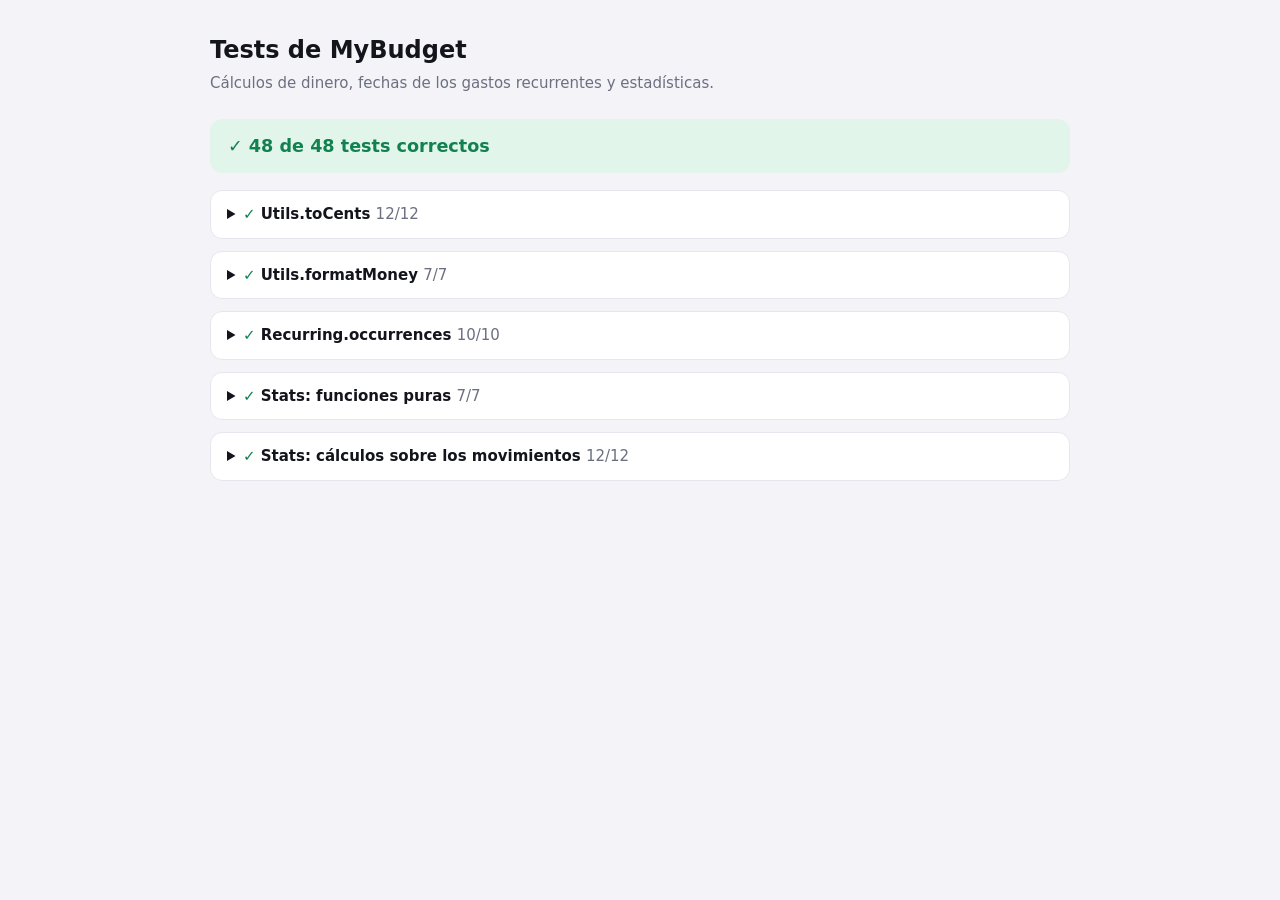
==== tests/index.html @ e8ac6f44 "Añadir tests sin dependencias en tests/index.html Mini test runner propio (tests/runner.js) y 48 tes" ====
<!DOCTYPE html>
<html lang="es">
<head>
  <meta charset="UTF-8">
  <meta name="viewport" content="width=device-width, initial-scale=1.0">
  <title>Tests MyBudget</title>
  <style>
    :root {
      --bg: #f4f4f8;
      --surface: #ffffff;
      --border: #e6e7ee;
      --text: #14151c;
      --muted: #6b6f80;
      --ok: #12804f;
      --ok-soft: #e2f5eb;
      --fail: #cf3438;
      --fail-soft: #fde9e9;
      color-scheme: light;
    }

    @media (prefers-color-scheme: dark) {
      :root {
        --bg: #0c0d12;
        --surface: #15161e;
        --border: #262836;
        --text: #ecedf3;
        --muted: #8d91a4;
        --ok: #3fcf8e;
        --ok-soft: rgba(63, 207, 142, 0.12);
        --fail: #ff7477;
        --fail-soft: rgba(255, 116, 119, 0.12);
        color-scheme: dark;
      }
    }

    body {
      max-width: 860px;
      margin: 0 auto;
      padding: 32px 16px;
      background: var(--bg);
      color: var(--text);
      font: 15px/1.5 system-ui, -apple-system, 'Segoe UI', sans-serif;
    }

    h1 { margin: 0 0 4px; font-size: 1.5rem; }
    .muted { color: var(--muted); margin: 0 0 24px; }

    .summary {
      padding: 14px 18px;
      border-radius: 12px;
      font-size: 1.1rem;
      font-weight: 700;
    }

    .summary.is-ok { background: var(--ok-soft); color: var(--ok); }
    .summary.is-fail { background: var(--fail-soft); color: var(--fail); }

    .group {
      margin-top: 12px;
      padding: 12px 16px;
      border: 1px solid var(--border);
      border-radius: 12px;
      background: var(--surface);
    }

    .group summary { cursor: pointer; font-weight: 700; }
    .count { color: var(--muted); font-weight: 500; }
    .group ul { margin: 10px 0 0; padding: 0; list-style: none; }
    .group li { padding: 4px 0; }
    .ok { color: var(--ok); }
    .fail { color: var(--fail); }

    pre {
      margin: 6px 0 0;
      padding: 8px 10px;
      border-radius: 8px;
      background: var(--fail-soft);
      white-space: pre-wrap;
      font-size: 0.85rem;
    }
  </style>

  <!--
    Sustituimos LocalStorage por un almacén en memoria ANTES de cargar la app.
    Al abrir archivos con file:// todas las páginas comparten el mismo LocalStorage,
    así que sin esto los tests borrarían los datos reales de la aplicación.
  -->
  <script>
    (function () {
      const memory = new Map();
      Storage.prototype.getItem = function (key) { return memory.has(key) ? memory.get(key) : null; };
      Storage.prototype.setItem = function (key, value) { memory.set(key, String(value)); };
      Storage.prototype.removeItem = function (key) { memory.delete(key); };
      Storage.prototype.clear = function () { memory.clear(); };
    })();
  </script>
</head>
<body>
  <h1>Tests de MyBudget</h1>
  <p class="muted">Cálculos de dinero, fechas de los gastos recurrentes y estadísticas.</p>
  <div id="results"><p>Ejecutando tests…</p></div>

  <!-- Módulos de la app necesarios para los tests (mismo orden que en index.html) -->
  <script src="../js/utils.js"></script>
  <script src="../js/icons.js"></script>
  <script src="../js/storage.js"></script>
  <script src="../js/ui.js"></script>
  <script src="../js/categories.js"></script>
  <script src="../js/transactions.js"></script>
  <script src="../js/recurring.js"></script>
  <script src="../js/statistics.js"></script>

  <!-- Runner y tests -->
  <script src="runner.js"></script>
  <script src="tests.js"></script>
  <script>Test.render();</script>
</body>
</html>
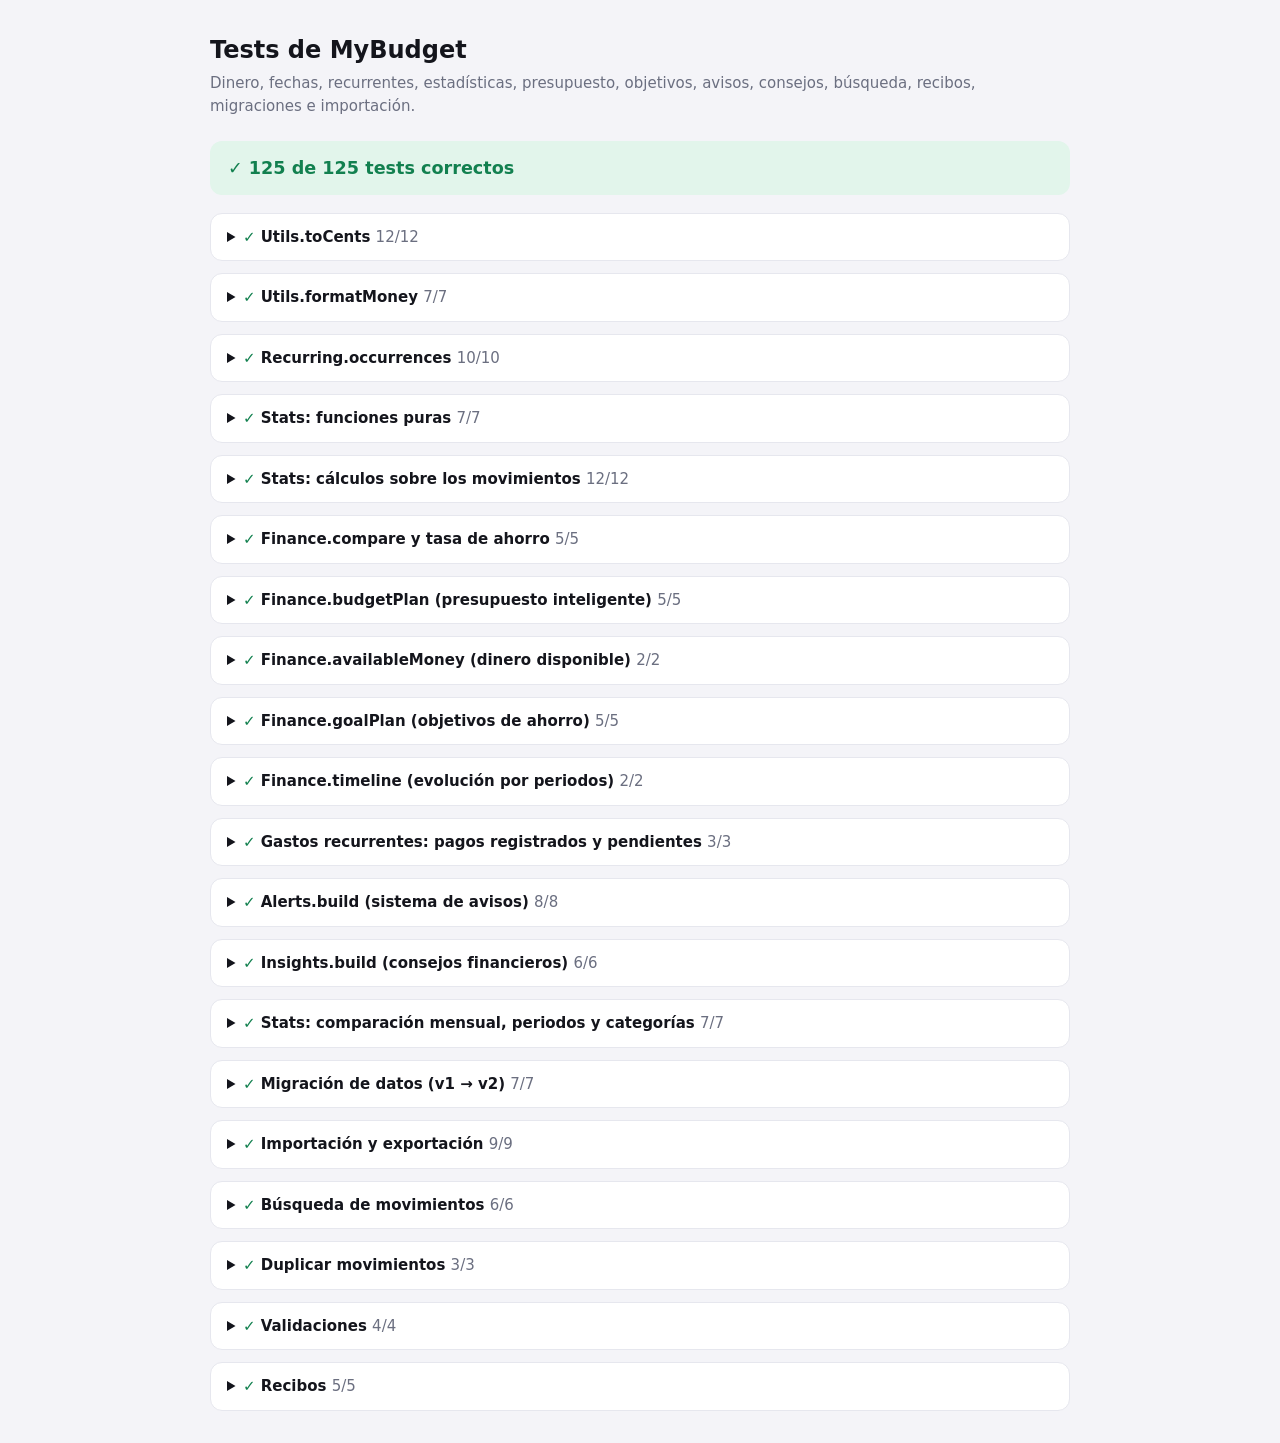
==== commit 9282f33d: "Update" ====
--- a/tests/index.html
+++ b/tests/index.html
@@ -92,27 +92,39 @@
       Storage.prototype.setItem = function (key, value) { memory.set(key, String(value)); };
       Storage.prototype.removeItem = function (key) { memory.delete(key); };
       Storage.prototype.clear = function () { memory.clear(); };
+      Storage.prototype.key = function (index) { return [...memory.keys()][index] ?? null; };
+      Object.defineProperty(Storage.prototype, 'length', { configurable: true, get() { return memory.size; } });
     })();
   </script>
 </head>
 <body>
   <h1>Tests de MyBudget</h1>
-  <p class="muted">Cálculos de dinero, fechas de los gastos recurrentes y estadísticas.</p>
+  <p class="muted">Dinero, fechas, recurrentes, estadísticas, presupuesto, objetivos, avisos, consejos, búsqueda, recibos, migraciones e importación.</p>
   <div id="results"><p>Ejecutando tests…</p></div>
 
   <!-- Módulos de la app necesarios para los tests (mismo orden que en index.html) -->
   <script src="../js/utils.js"></script>
   <script src="../js/icons.js"></script>
+  <script src="../js/validation.js"></script>
+  <script src="../js/finance.js"></script>
+  <script src="../js/migrations.js"></script>
   <script src="../js/storage.js"></script>
   <script src="../js/ui.js"></script>
+  <script src="../js/receipts.js"></script>
   <script src="../js/categories.js"></script>
   <script src="../js/transactions.js"></script>
+  <script src="../js/budget.js"></script>
   <script src="../js/recurring.js"></script>
+  <script src="../js/goals.js"></script>
   <script src="../js/statistics.js"></script>
+  <script src="../js/alerts.js"></script>
+  <script src="../js/insights.js"></script>
 
   <!-- Runner y tests -->
   <script src="runner.js"></script>
   <script src="tests.js"></script>
+  <script src="finance-tests.js"></script>
+  <script src="data-tests.js"></script>
   <script>Test.render();</script>
 </body>
 </html>
